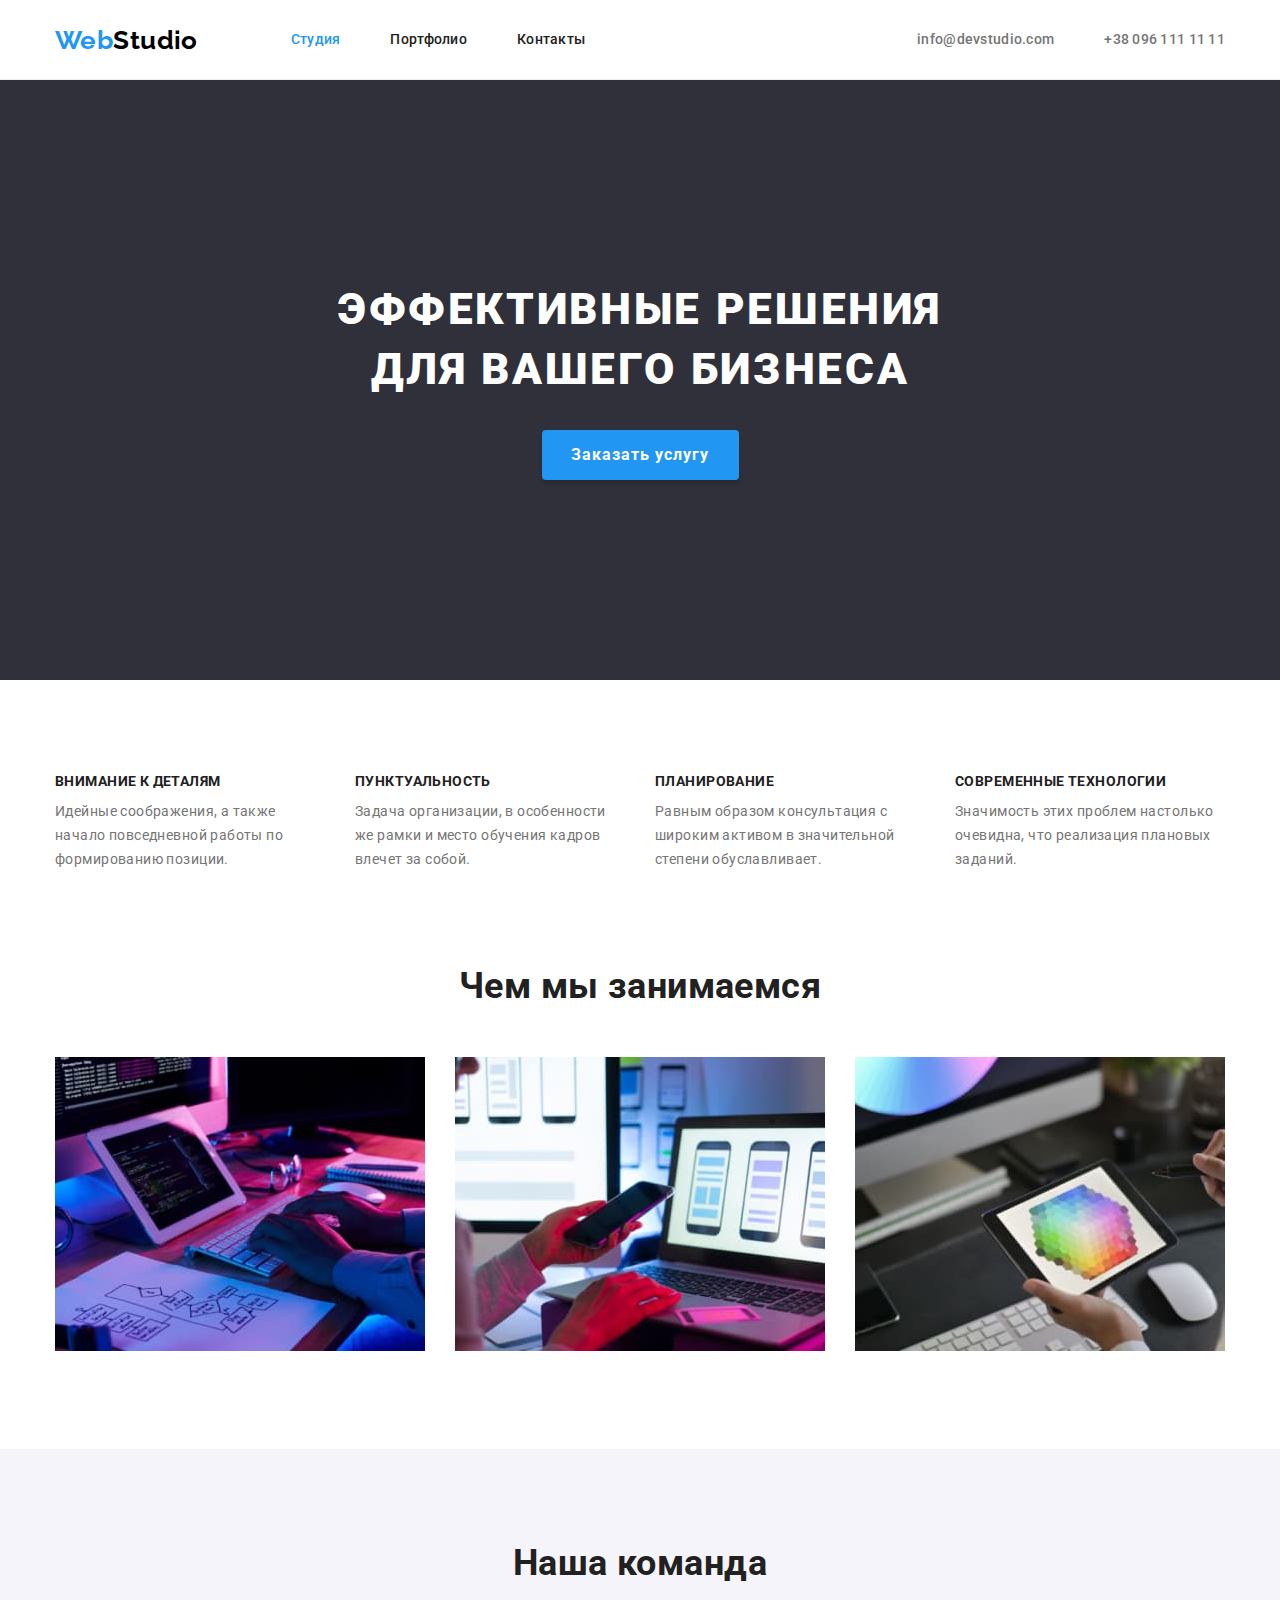
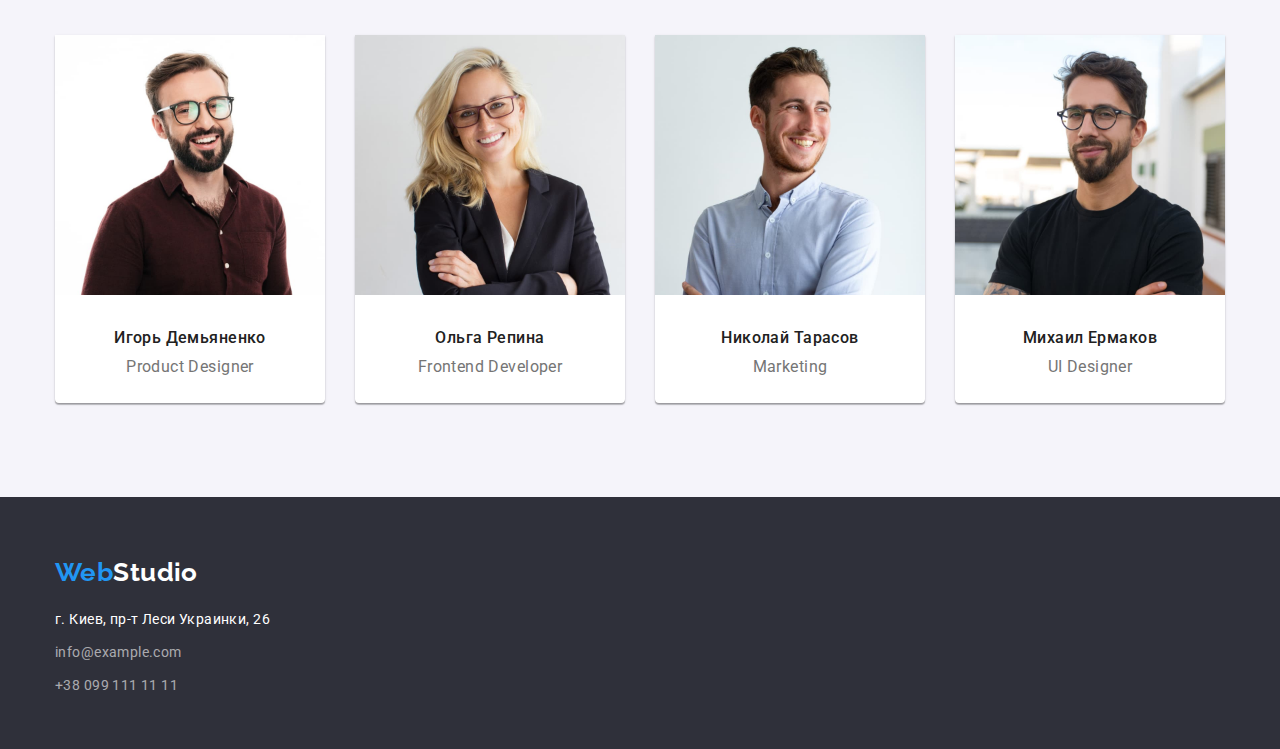
==== index.html @ 885b666f "home work 4" ====
<!DOCTYPE html>
<html lang="ru">
<head>
    <meta charset="UTF-8">
    <meta http-equiv="X-UA-Compatible" content="IE=edge">
    <meta name="viewport" content="width=device-width, initial-scale=1.0">
    <title>Document</title>
    <link rel="preconnect" href="https://fonts.googleapis.com">
    <link rel="preconnect" href="https://fonts.gstatic.com" crossorigin>
    <link href="https://fonts.googleapis.com/css2?family=Raleway:wght@700&family=Roboto:wght@400;500;700;900&display=swap" rel="stylesheet">
    <link rel="stylesheet"
    href="https://cdnjs.cloudflare.com/ajax/libs/modern-normalize/1.0.0/modern-normalize.min.css" />
    <link rel="stylesheet" href="css/styles.css">
</head>
<body>
    <header class="header-section">
        <div class="container">
            <nav class="nav-section">
                <a href="./index.html" class="logo"><span>Web</span>Studio</a>
                <ul class="nav-list">
                    <li class="nav-items"><a href="./index.html" class="nav-link illumination">Студия</a></li>
                    <li class="nav-items"><a href="./portfolio.html" class="nav-link">Портфолио</a></li>
                    <li class="nav-items"><a href="Контакты" class="nav-link">Контакты</a></li>
                </ul>
            </nav>
            <ul class="nav-list">
                <li class="nav-items"><a href="mailto:info@devstudio.com" class="nav-contacts">info@devstudio.com</a></li>
                <li class="nav-items"><a href="tel:+380961111111" class="nav-contacts">+38 096 111 11 11</a></li>
            </ul>
        </div>
    </header>
    <main class="main-section">
        <section class="main section">
            <div class="container">
                <h1 class="main-title">Эффективные решения для вашего бизнеса</h1>
                <button type="button" class="main-button">Заказать услугу</button>
            </div>
        </section>
        <section class="section">
            <div class="container">
                <h2 class="visually-hidden">Приимущества</h2>
                <ul class="benefits-list">
                    <li class="benefits-items">
                        <h3 class="benefits-title">Внимание к деталям</h3>
                        <p class="benefits-text">Идейные соображения, а также начало повседневной работы по формированию позиции.
                        </p>
                    </li>
                    <li class="benefits-items">
                        <h3 class="benefits-title">Пунктуальность</h3>
                        <p class="benefits-text">Задача организации, в особенности же рамки и место обучения кадров влечет за собой.
                        </p>
                    </li>
                    <li class="benefits-items">
                        <h3 class="benefits-title">Планирование</h3>
                        <p class="benefits-text">Равным образом консультация с широким активом в значительной степени обуславливает.
                        </p>
                    </li>
                    <li class="benefits-items">
                        <h3 class="benefits-title">Современные технологии</h3>
                        <p class="benefits-text">Значимость этих проблем настолько очевидна, что реализация плановых заданий.</p>
                    </li>
                </ul>
            </div>
        </section>
        <section class="section no-padding">
            <div class="container">
                <h2 class="title">Чем мы занимаемся</h2>
                <ul class="work-list">
                    <li>
                        <img src="./images/box-1.jpg" alt="Людина сидить за комп'ютером" width="370">
                    </li>
                    <li>
                        <img src="./images/box-2.jpg" alt="Людина сидить за комп'ютером з телефоном у руці" width="370">
                    </li>
                    <li>
                        <img src="./images/box-3.jpg"
                            alt="Людина сидить за столом бтримає в руках планшет з кольоровим графічним зображенням " width="370">
                    </li>
                </ul>
            </div>
        </section>    
        <section class="team section">
            <div class="container">
                <h2 class="title">Наша команда</h2>
                <ul class="team-list">
                    <li class="team-card">
                        <img src="./images/img.jpg" alt="фото" width="270">
                        <h3 class="team-member-name">Игорь Демьяненко</h3>
                        <p class="team-member-position">Product Designer</p>
                    </li>
                    <li class="team-card">
                        <img src="./images/img-1.jpg" alt="фото" width="270">
                        <h3 class="team-member-name">Ольга Репина</h3>
                        <p class="team-member-position">Frontend Developer</p>
                    </li>
                    <li class="team-card">
                        <img src="./images/img-2.jpg" alt="фото" width="270">
                        <h3 class="team-member-name">Николай Тарасов</h3>
                        <p class="team-member-position">Marketing</p>
                    </li>
                    <li class="team-card">
                        <img src="./images/img-3.jpg" alt="фото" width="270">
                        <h3 class="team-member-name">Михаил Ермаков</h3>
                        <p class="team-member-position">UI Designer</p>
                    </li>
                </ul>
            </div>    
        </section>
    </main>
    <footer class="footer-section">
        <div class="container">
            <a href="./index.html" class="logo"><span>Web</span>Studio</a>
            <address class="footer-address">
                <ul class="footer-list">
                    <li class="footer-items">
                        <a href="https://goo.gl/maps/piqngm7oDQpEDh6u6" target="_blank" rel="noopener nofollow noreferrer"
                            class="footer-link">г. Киев, пр-т Леси Украинки, 26</a>
                    </li>
                    <li class="footer-items-contacts">
                        <a href="mailto:info@example.com" class="footer-contacts">info@example.com</a>
                    </li>
                    <li class="footer-items-contacts">
                        <a href="tel:+380991111111" class="footer-contacts">+38 099 111 11 11</a>
                    </li>
                </ul>
            </address>
        </div>    
    </footer>
</body>
</html>
---- css/styles.css ----
:root{
    --title-text-color: #212121;
    --primary-text-color: #757575;
    --accent-color: #2196F3;
    --primary-bg-color: #fff;
}
body{
    font-family: 'Roboto', sans-serif;
    background-color: var(--primary-bg-color);
    color: var(--title-text-color);
    font-size: 14px;
    line-height: 1.14;
    letter-spacing: 0.03em;
}
h1,h2,h3,p,ul{
    margin: 0;
    padding: 0;
}
/* Стилізація хедера */
.header-section{
    max-height: 80px;
    border-bottom: 1px solid #ECECEC;
}
ul{
    list-style: none;
}
a{
    text-decoration: none;
}
.logo{
    color: #000;
    font-family: 'Raleway';
    font-weight: 700;
    font-size: 26px;
    line-height: 1.19;
}
span{
    color: var(--accent-color);
}
.header-section .container{
    display: flex;
    justify-content: space-between;
}
.nav-section{
    align-items: center;
    display: flex;
}
.nav-section .logo{
    margin-right: 93px;
}
.nav-list{
    max-height: 80px;
    display: flex;
}
.nav-items:not(:last-child){
    margin-right: 50px;
}
.nav-link{
    display: block;
    padding: 32px 0 32px 0;
    color: var(--title-text-color);
    font-weight: 500;
    letter-spacing: 0.02em;
}
.illumination{
    color: var(--accent-color);
}
.nav-link:hover,
.nav-link:focus{
    color: var(--accent-color);
}
.nav-contacts{
    display: block;
    padding: 32px 0 32px 0;
    color: var(--primary-text-color);
    font-weight: 500;
    letter-spacing: 0.02em;
}
.nav-contacts:hover,
.nav-contacts:focus{
    color: var(--accent-color);
}
/* Стилізація головного контенту сторінки */
.container{
    max-width: 1200px;
    padding: 0 15px 0 15px;
    margin-left: auto;
    margin-right: auto;
}
.main{
    text-align: center;
    background-color: #2F303A;
}
.main-section .section:first-child{
    padding: 200px 0;
}
.main-title{
    width: 693px;
    margin-left: auto;
    margin-right: auto;
    font-weight: 900;
    font-size: 44px;
    line-height: 1.36;
    letter-spacing: 0.06em;
    text-transform: uppercase;
    color: var(--primary-bg-color);
}
button{
    font-family: inherit;
    cursor: pointer;
}
.main-button{
    margin-top: 30px;
    font-weight: 700;
    font-size: 16px;
    line-height: 1.88;
    letter-spacing: 0.06em;
    min-width: 197px;
    min-height: 50px;
    padding: 10px 25px;
    background-color: var(--accent-color);
    box-shadow: 0px 4px 4px rgba(0, 0, 0, 0.15);
    border-radius: 4px;
    color: var(--primary-bg-color);
    border:none;
}
.main-button:hover,
.main-button:focus{
    background-color:  #267bc6;
}
.main-button:active{
    background-color: #27619b;
}
.portfolio-list-button{
    display: flex;
    justify-content: center;
}
.portfolio-items:not(:last-child){
    margin-right: 8px;
}
.portfolio{
    display: flex;
    flex-wrap: wrap;
    gap: 30px;
}
.portfolio-button{
    background: #F5F4FA;
    font-weight: 500;
    font-size: 16px;
    line-height: 1.62;
    padding: 6px 22px;
    border-radius: 4px;
    border:none;
}
.illumination-btn{
    background-color: var(--accent-color);
    color: var(--primary-bg-color);
}
.portfolio-button:hover,
.portfolio-button:focus{
    background-color: var(--accent-color);
    color: var(--primary-bg-color);
}
.portfolio-button:active{
    background-color: #267bc6;
}
.visually-hidden{ 
    position: absolute; 
    width: 1px; 
    height: 1px; 
    margin: -1px; 
    border: 0; 
    padding: 0; 
    white-space: nowrap; 
    clip-path: inset(100%); 
    clip: rect(0 0 0 0); 
    overflow: hidden; 
}
.section{
    padding: 94px 0;
}
.work-list{
    display: flex;
    justify-content: space-between;
    margin-top: 50px;
}
.benefits-list{
    display: flex;
    justify-content: space-between;
}
.benefits-items{
    width: 270px;
}
.benefits-title{
    font-size: 14px;
    text-transform: uppercase;
}
.benefits-text{
    margin-top: 10px;
    color: var(--primary-text-color);
    line-height: 1.71;
}
.title{    
    font-size: 36px;
    line-height: 1.16;
    text-align: center;
}
.team{
    background: #F5F4FA;
}
.no-padding{
    padding-top: 0;
}
.team-list{
    display: flex;
    justify-content: space-between;
}
.team-card{
    margin-top: 50px;
    text-align: center;
    width: 270px;
    height: 368px;
    background-color: var(--primary-bg-color);
    box-shadow: 0px 1px 3px rgba(0, 0, 0, 0.12), 0px 1px 1px rgba(0, 0, 0, 0.14), 0px 2px 1px rgba(0, 0, 0, 0.2);
    border-radius: 0px 0px 4px 4px;
}
.team-member-name{
    padding-top: 30px;
    font-weight: 500;
    font-size: 16px;
    line-height: 1.18;
}
.team-member-position{
    margin-top: 10px;
    color: var(--primary-text-color);
    font-size: 16px;
    line-height: 1.18;
}
.portfolio{
    margin-top: 50px;
}
.portfolio-card{
    width: 370px;
    height: 404px;
    border-bottom: 1px solid #EEEEEE;
}
.portfolio-card-title{
    padding-top: 20px;
    padding-left: 24px;
    font-size: 18px;
    line-height: 2;    
    letter-spacing: 0.06em;
}
.portfolio-name-industry{
    margin-top: 4px;
    padding-left: 24px;
    color: var(--primary-text-color);   
    font-size: 16px;
    line-height: 1.88;
}
.footer-section{
    padding: 60px 0;
    height: 252px;
    background: #2F303A;
}
.footer-section .logo{
    color: var(--primary-bg-color);
}
address{
    font-style: normal;
}
.footer-address{
    margin-top: 20px;
}
.footer-link{
    color: #FFFFFF;
    line-height: 1.71;
}
.footer-items-contacts{
    margin-top: 9px;
}
.footer-contacts{
    color: rgba(255, 255, 255, 0.6);
    line-height: 1.71;
}
.footer-contacts:hover,
.footer-contacts:focus{
    color: var(--accent-color);
}
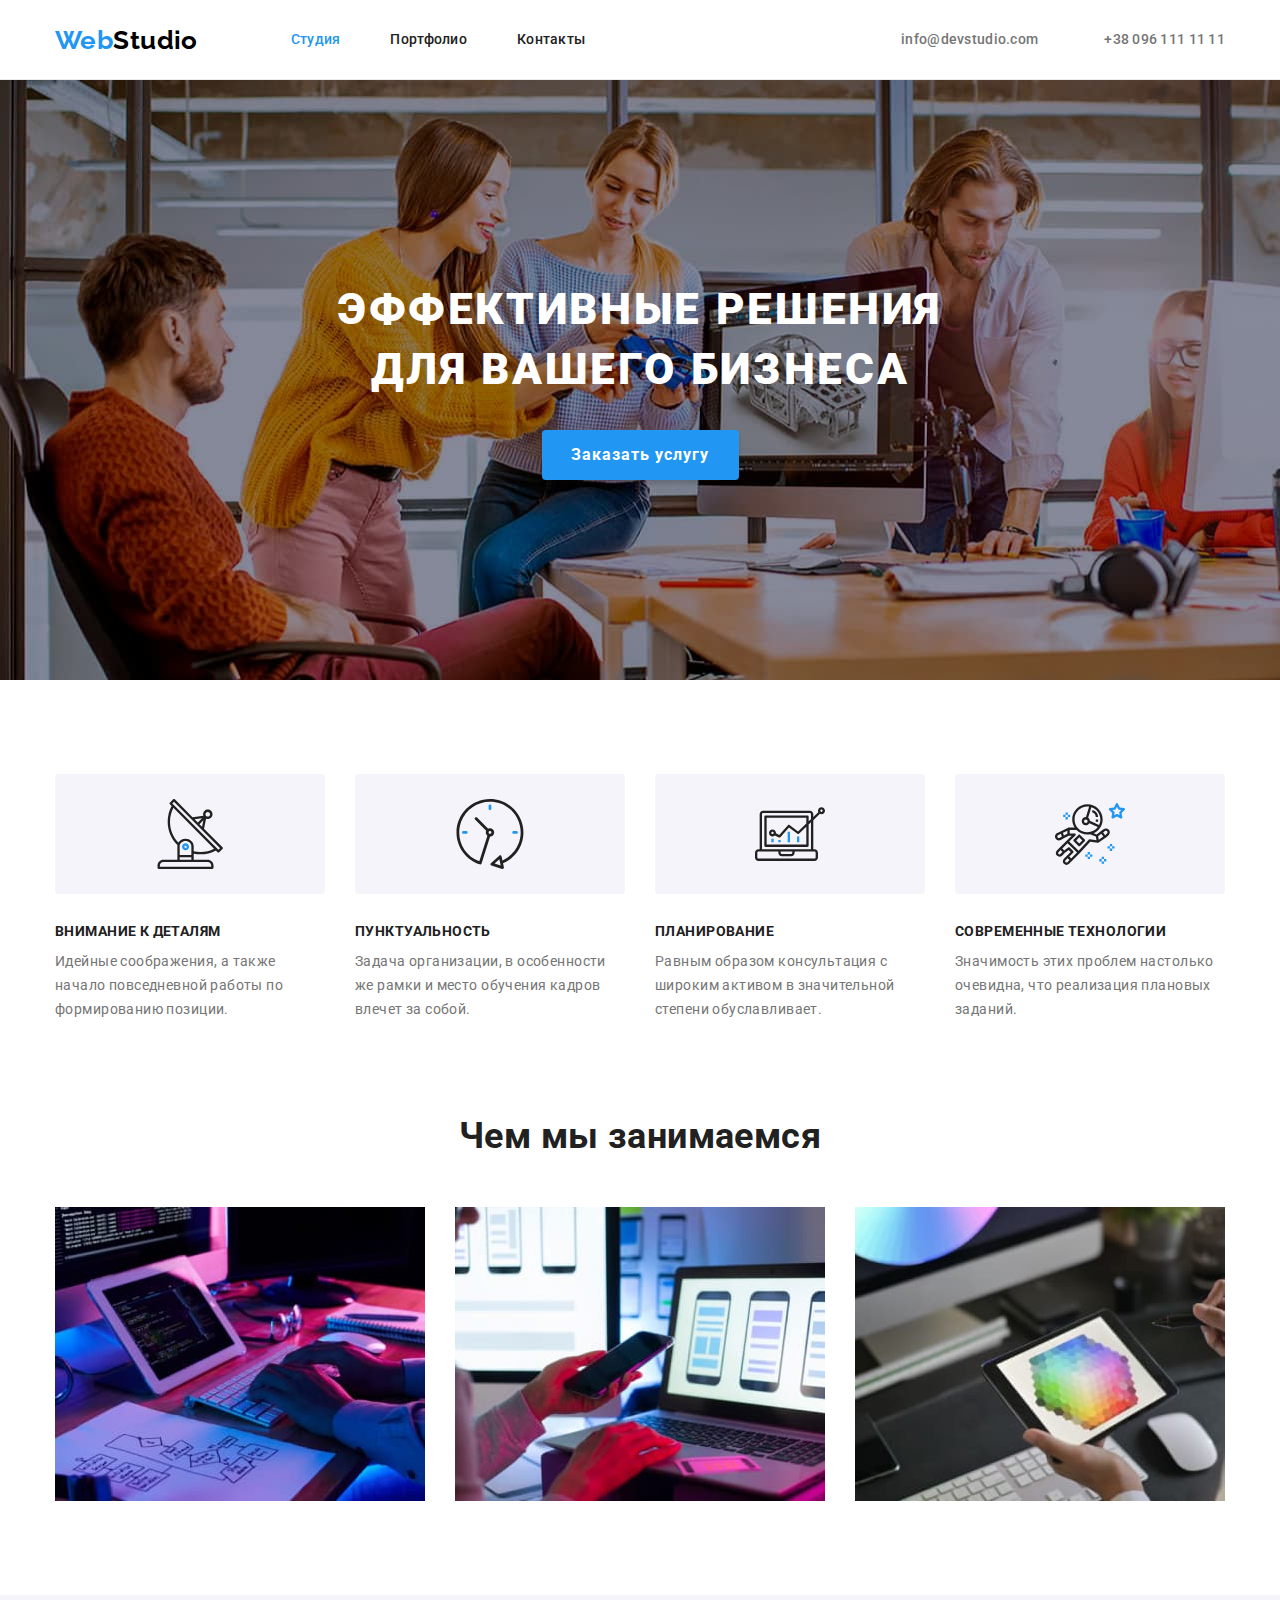
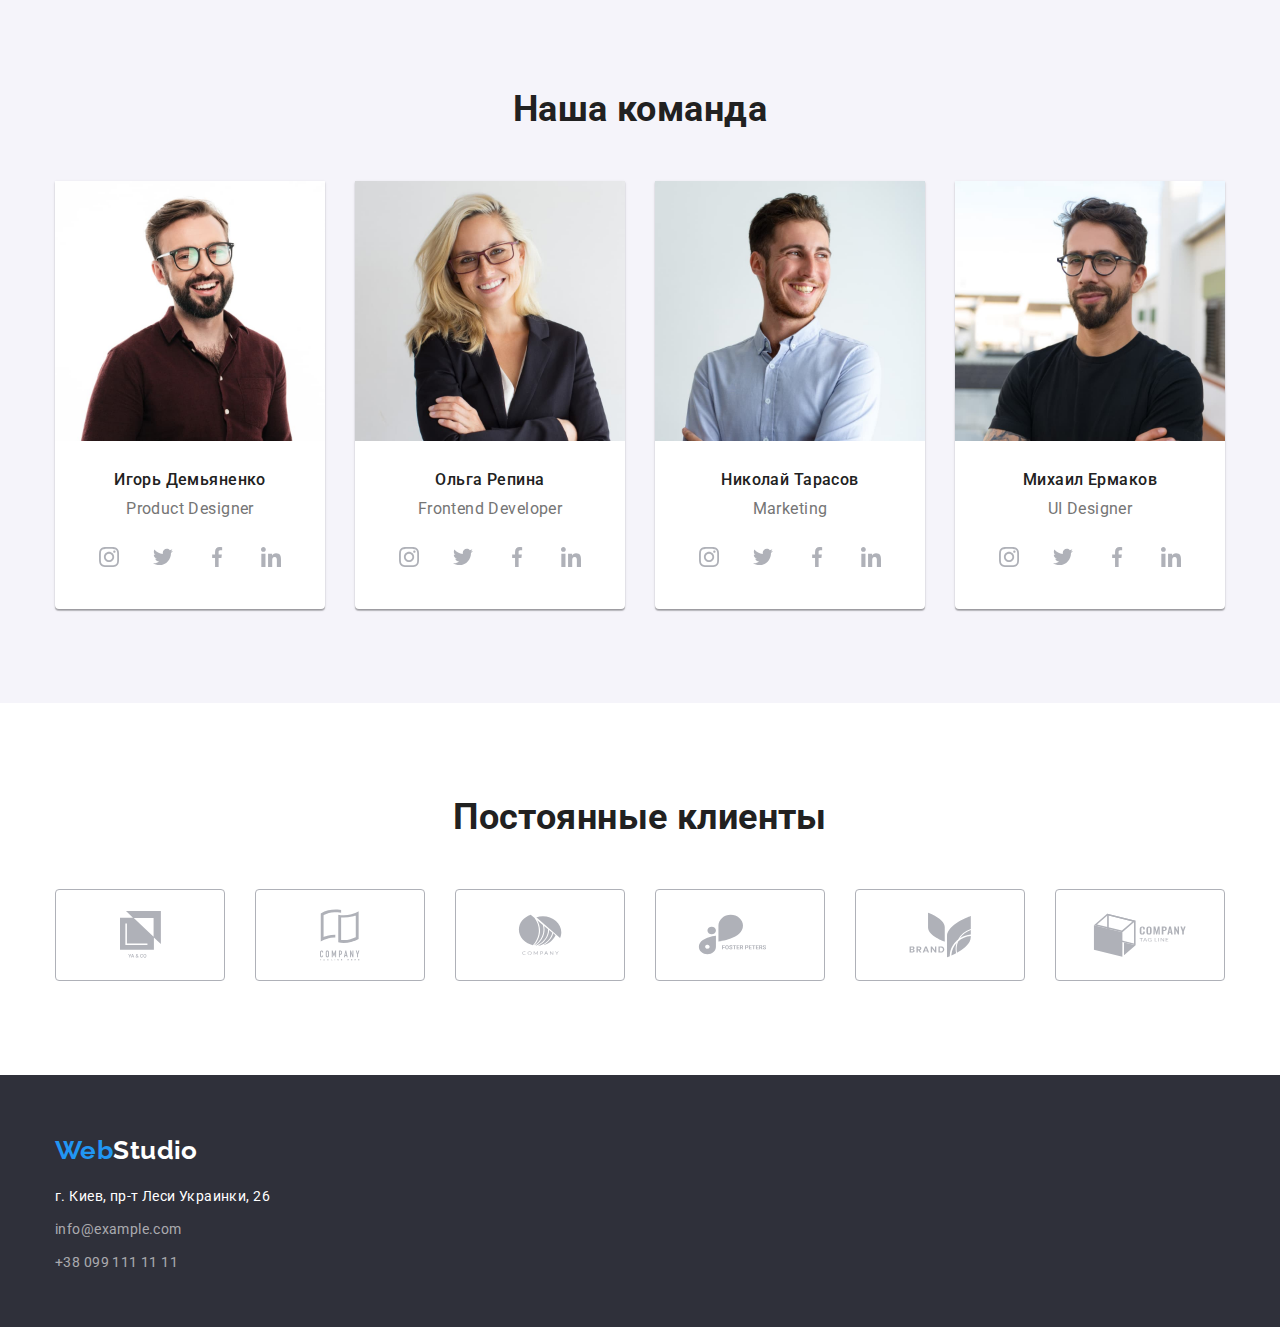
==== commit 3e91ed3d: "home work" ====
--- a/index.html
+++ b/index.html
@@ -24,8 +24,22 @@
                 </ul>
             </nav>
             <ul class="nav-list">
-                <li class="nav-items"><a href="mailto:info@devstudio.com" class="nav-contacts">info@devstudio.com</a></li>
-                <li class="nav-items"><a href="tel:+380961111111" class="nav-contacts">+38 096 111 11 11</a></li>
+                <li class="nav-items">
+                   <a href="mailto:info@devstudio.com" class="nav-contacts">
+                    <div class="nav-icon-container">
+                        <swg class="nav-icons">
+                            <use href="./images/icons.svg#icon-envelope"></use>
+                        </swg>
+                    </div>info@devstudio.com</a>
+                </li>
+                <li class="nav-items">
+                    <a href="tel:+380961111111" class="nav-contacts">
+                        <div class="nav-icon-container">
+                            <swg class="nav-icons">
+                                <use href="./images/icons.svg#icon-smartphone"></use>
+                            </swg>
+                        </div>+38 096 111 11 11</a>
+                </li>
             </ul>
         </div>
     </header>
@@ -41,21 +55,41 @@
                 <h2 class="visually-hidden">Приимущества</h2>
                 <ul class="benefits-list">
                     <li class="benefits-items">
+                        <div class="benefits-icons-container">
+                            <svg class="benefits-icon" width="70" height="70">
+                                <use href="./images/icons.svg#icon-Group"></use>
+                            </svg>
+                        </div>
                         <h3 class="benefits-title">Внимание к деталям</h3>
                         <p class="benefits-text">Идейные соображения, а также начало повседневной работы по формированию позиции.
                         </p>
                     </li>
                     <li class="benefits-items">
+                        <div class="benefits-icons-container">
+                            <svg class="benefits-icon" width="70" height="70">
+                                <use href="./images/icons.svg#icon-clock"></use>
+                            </svg>
+                        </div>
                         <h3 class="benefits-title">Пунктуальность</h3>
                         <p class="benefits-text">Задача организации, в особенности же рамки и место обучения кадров влечет за собой.
                         </p>
                     </li>
                     <li class="benefits-items">
+                        <div class="benefits-icons-container">
+                            <svg class="benefits-icon" width="70" height="70">
+                                <use href="./images/icons.svg#icon-diagram"></use>
+                            </svg>
+                        </div>
                         <h3 class="benefits-title">Планирование</h3>
                         <p class="benefits-text">Равным образом консультация с широким активом в значительной степени обуславливает.
                         </p>
                     </li>
                     <li class="benefits-items">
+                        <div class="benefits-icons-container">
+                            <svg class="benefits-icon" width="70" height="70">
+                                <use href="./images/icons.svg#icon-astronaut"></use>
+                            </svg>
+                        </div>
                         <h3 class="benefits-title">Современные технологии</h3>
                         <p class="benefits-text">Значимость этих проблем настолько очевидна, что реализация плановых заданий.</p>
                     </li>
@@ -87,24 +121,193 @@
                         <img src="./images/img.jpg" alt="фото" width="270">
                         <h3 class="team-member-name">Игорь Демьяненко</h3>
                         <p class="team-member-position">Product Designer</p>
+                        <ul class="team-icon-list">
+                            <li class="team-items-icon">
+                                <a class="icon-link" href="">
+                                    <svg class="team-icon" width="20" height="20">
+                                        <use href="./images/icons.svg#icon-instagram"></use>
+                                    </svg>
+                                </a>
+                            </li>
+                            <li class="team-items-icon">
+                                <a class="icon-link" href="">
+                                    <svg class="team-icon" width="20" height="20">
+                                        <use href="./images/icons.svg#icon-twitter"></use>
+                                    </svg>
+                                </a>
+                            </li>
+                            <li class="team-items-icon">
+                                <a class="icon-link" href="">
+                                    <svg class="team-icon" width="20" height="20">
+                                        <use href="./images/icons.svg#icon-facebook"></use>
+                                    </svg>
+                                </a>
+                            </li>
+                            <li class="team-items-icon">
+                                <a class="icon-link" href="">
+                                    <svg class="team-icon" width="20" height="20">
+                                        <use href="./images/icons.svg#icon-linkedin"></use>
+                                    </svg>
+                                </a>
+                            </li>
+                        </ul>
                     </li>
                     <li class="team-card">
                         <img src="./images/img-1.jpg" alt="фото" width="270">
                         <h3 class="team-member-name">Ольга Репина</h3>
                         <p class="team-member-position">Frontend Developer</p>
+                        <ul class="team-icon-list">
+                            <li class="team-items-icon">
+                                <a class="icon-link" href="">
+                                    <svg class="team-icon" width="20" height="20">
+                                        <use href="./images/icons.svg#icon-instagram"></use>
+                                    </svg>
+                                </a>
+                            </li>
+                            <li class="team-items-icon">
+                                <a class="icon-link" href="">
+                                    <svg class="team-icon" width="20" height="20">
+                                        <use href="./images/icons.svg#icon-twitter"></use>
+                                    </svg>
+                                </a>
+                            </li>
+                            <li class="team-items-icon">
+                                <a class="icon-link" href="">
+                                    <svg class="team-icon" width="20" height="20">
+                                        <use href="./images/icons.svg#icon-facebook"></use>
+                                    </svg>
+                                </a>
+                            </li>
+                            <li class="team-items-icon">
+                                <a class="icon-link" href="">
+                                    <svg class="team-icon" width="20" height="20">
+                                        <use href="./images/icons.svg#icon-linkedin"></use>
+                                    </svg>
+                                </a>
+                            </li>
+                        </ul>
                     </li>
                     <li class="team-card">
                         <img src="./images/img-2.jpg" alt="фото" width="270">
                         <h3 class="team-member-name">Николай Тарасов</h3>
                         <p class="team-member-position">Marketing</p>
+                        <ul class="team-icon-list">
+                            <li class="team-items-icon">
+                                <a class="icon-link" href="">
+                                    <svg class="team-icon" width="20" height="20">
+                                        <use href="./images/icons.svg#icon-instagram"></use>
+                                    </svg>
+                                </a>
+                            </li>
+                            <li class="team-items-icon">
+                                <a class="icon-link" href="">
+                                    <svg class="team-icon" width="20" height="20">
+                                        <use href="./images/icons.svg#icon-twitter"></use>
+                                    </svg>
+                                </a>
+                            </li>
+                            <li class="team-items-icon">
+                                <a class="icon-link" href="">
+                                    <svg class="team-icon" width="20" height="20">
+                                        <use href="./images/icons.svg#icon-facebook"></use>
+                                    </svg>
+                                </a>
+                            </li>
+                            <li class="team-items-icon">
+                                <a class="icon-link" href="">
+                                    <svg class="team-icon" width="20" height="20">
+                                        <use href="./images/icons.svg#icon-linkedin"></use>
+                                    </svg>
+                                </a>
+                            </li>
+                        </ul>
                     </li>
                     <li class="team-card">
                         <img src="./images/img-3.jpg" alt="фото" width="270">
                         <h3 class="team-member-name">Михаил Ермаков</h3>
                         <p class="team-member-position">UI Designer</p>
+                        <ul class="team-icon-list">
+                            <li class="team-items-icon">
+                                <a class="icon-link" href="">
+                                    <svg class="team-icon" width="20" height="20">
+                                        <use href="./images/icons.svg#icon-instagram"></use>
+                                    </svg>
+                                </a>
+                            </li>
+                            <li class="team-items-icon">
+                                <a class="icon-link" href="">
+                                    <svg class="team-icon" width="20" height="20">
+                                        <use href="./images/icons.svg#icon-twitter"></use>
+                                    </svg>
+                                </a>
+                            </li>
+                            <li class="team-items-icon">
+                                <a class="icon-link" href="">
+                                    <svg class="team-icon" width="20" height="20">
+                                        <use href="./images/icons.svg#icon-facebook"></use>
+                                    </svg>
+                                </a>
+                            </li>
+                            <li class="team-items-icon">
+                                <a class="icon-link" href="">
+                                    <svg class="team-icon" width="20" height="20">
+                                        <use href="./images/icons.svg#icon-linkedin"></use>
+                                    </svg>
+                                </a>
+                            </li>
+                        </ul>
                     </li>
                 </ul>
             </div>    
+        </section>
+        <section class="section">
+            <div class="container">
+                <h2 class="title">Постоянные клиенты</h2>
+                <ul class="company-icon-list">
+                    <li class="company-icon-items">
+                        <a class="company-link" href="">
+                            <svg class="company-icon" width="41" height="47">
+                                <use href="./images/icons.svg#icon-group-1"></use>
+                            </svg>
+                        </a>
+                    </li>
+                    <li class="company-icon-items">
+                        <a class="company-link" href="">
+                            <svg class="company-icon" width="40" height="52">
+                                <use href="./images/icons.svg#icon-group-2"></use>
+                            </svg>
+                        </a>
+                    </li>
+                    <li class="company-icon-items">
+                        <a class="company-link" href="">
+                            <svg class="company-icon" width="44" height="41">
+                                <use href="./images/icons.svg#icon-group-3"></use>
+                            </svg>
+                        </a>
+                    </li>
+                    <li class="company-icon-items">
+                        <a class="company-link" href="">
+                            <svg class="company-icon" width="85" height="41">
+                                <use href="./images/icons.svg#icon-group-6"></use>
+                            </svg>
+                        </a>
+                    </li>
+                    <li class="company-icon-items">
+                        <a class="company-link" href="">
+                            <svg class="company-icon" width="63" height="46">
+                                <use href="./images/icons.svg#icon-group-5"></use>
+                            </svg>
+                        </a>
+                    </li>
+                    <li class="company-icon-items">
+                        <a class="company-link" href="">
+                            <svg class="company-icon" width="94" height="44">
+                                <use href="./images/icons.svg#icon-group-7"></use>
+                            </svg>
+                        </a>
+                    </li>
+                </ul>
+            </div>
         </section>
     </main>
     <footer class="footer-section">
--- a/css/styles.css
+++ b/css/styles.css
@@ -52,6 +52,9 @@
     max-height: 80px;
     display: flex;
 }
+.nav-items{
+    display: flex;
+}
 .nav-items:not(:last-child){
     margin-right: 50px;
 }
@@ -80,7 +83,17 @@
 .nav-contacts:focus{
     color: var(--accent-color);
 }
+.nav-icon-container{
+    justify-content: center;
+    align-items: center;
+    width: 16px;
+    height: 12px;
+    display: inline-block;
+}
 /* Стилізація головного контенту сторінки */
+img{
+    display: block;
+}
 .container{
     max-width: 1200px;
     padding: 0 15px 0 15px;
@@ -90,6 +103,9 @@
 .main{
     text-align: center;
     background-color: #2F303A;
+    content: "";
+    background-image: url(../images/background.jpg);
+    background-size: cover; 
 }
 .main-section .section:first-child{
     padding: 200px 0;
@@ -160,6 +176,7 @@
 .portfolio-button:focus{
     background-color: var(--accent-color);
     color: var(--primary-bg-color);
+    box-shadow: 0px 3px 1px rgba(0, 0, 0, 0.1), 0px 1px 2px rgba(0, 0, 0, 0.08), 0px 2px 2px rgba(0, 0, 0, 0.12);
 }
 .portfolio-button:active{
     background-color: #267bc6;
@@ -191,9 +208,19 @@
 .benefits-items{
     width: 270px;
 }
+.benefits-icons-container{
+    display: inline-flex;
+    justify-content: center;
+    align-items: center;
+    width: 270px;
+    height: 120px;
+    background-color: #F5F4FA;
+    border-radius: 4px;
+}
 .benefits-title{
     font-size: 14px;
     text-transform: uppercase;
+    margin-top: 30px;
 }
 .benefits-text{
     margin-top: 10px;
@@ -217,9 +244,10 @@
 }
 .team-card{
     margin-top: 50px;
+    padding-bottom: 30px;
     text-align: center;
-    width: 270px;
-    height: 368px;
+    min-width: 270px;
+    min-height: 368px;
     background-color: var(--primary-bg-color);
     box-shadow: 0px 1px 3px rgba(0, 0, 0, 0.12), 0px 1px 1px rgba(0, 0, 0, 0.14), 0px 2px 1px rgba(0, 0, 0, 0.2);
     border-radius: 0px 0px 4px 4px;
@@ -235,6 +263,51 @@
     color: var(--primary-text-color);
     font-size: 16px;
     line-height: 1.18;
+}
+.team-icon-list{
+    display: inline-flex;
+    height: 44px;
+    margin-top: 16px;
+    justify-content: center;
+    gap: 10px;
+}
+.icon-link{
+    display: inline-flex;
+    justify-content: center;
+    align-items: center;
+    height: 44px;
+    width: 44px;
+    border-radius: 50%;
+}
+.icon-link:hover .team-icon,.icon-link:hover,
+.icon-link:focus .team-icon{
+    fill: #fff;
+    background-color: var(--accent-color);
+}
+.team-icon{
+    fill: #AFB1B8;
+}
+.company-icon-list{
+    margin-top: 50px;
+    display: inline-flex;
+    gap: 30px;
+}
+.company-link{
+    display: inline-flex;
+    justify-content: center;
+    align-items: center;
+    width: 170px;
+    height: 92px;
+    border: 1px solid #AFB1B8;
+    border-radius: 4px;
+}
+.company-link:hover .company-icon,.company-link:hover,
+.company-link:focus .company-icon{
+    fill: var(--accent-color);
+    border-color: var(--accent-color);
+}
+.company-icon{
+    fill: #AFB1B8;
 }
 .portfolio{
     margin-top: 50px;
@@ -243,6 +316,12 @@
     width: 370px;
     height: 404px;
     border-bottom: 1px solid #EEEEEE;
+}
+.portfolio-card:hover,
+.portfolio-card:focus{
+    background: #FFFFFF;
+    border: 1px solid #EEEEEE;
+    box-shadow: 0px 1px 1px rgba(0, 0, 0, 0.12), 0px 4px 4px rgba(0, 0, 0, 0.06), 1px 4px 6px rgba(0, 0, 0, 0.16);
 }
 .portfolio-card-title{
     padding-top: 20px;
@@ -258,6 +337,7 @@
     font-size: 16px;
     line-height: 1.88;
 }
+/* Стилізація футера */
 .footer-section{
     padding: 60px 0;
     height: 252px;
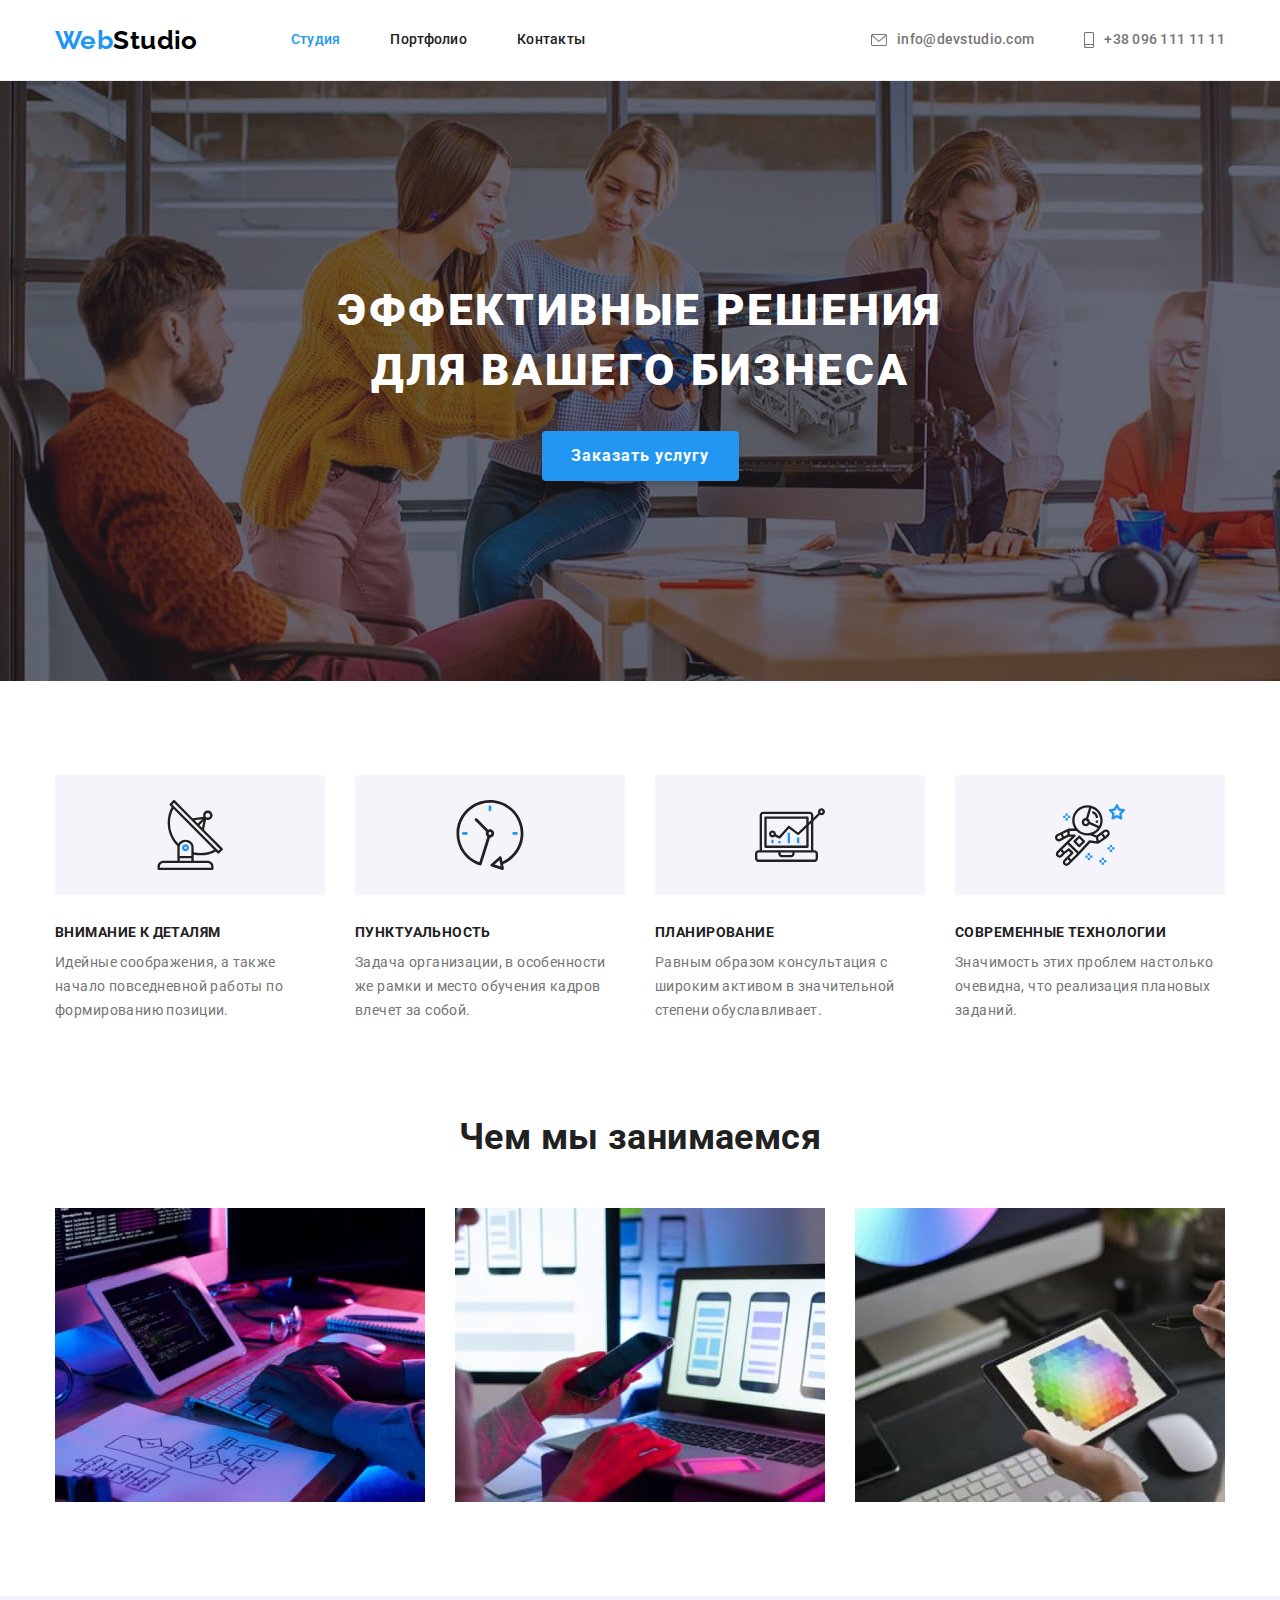
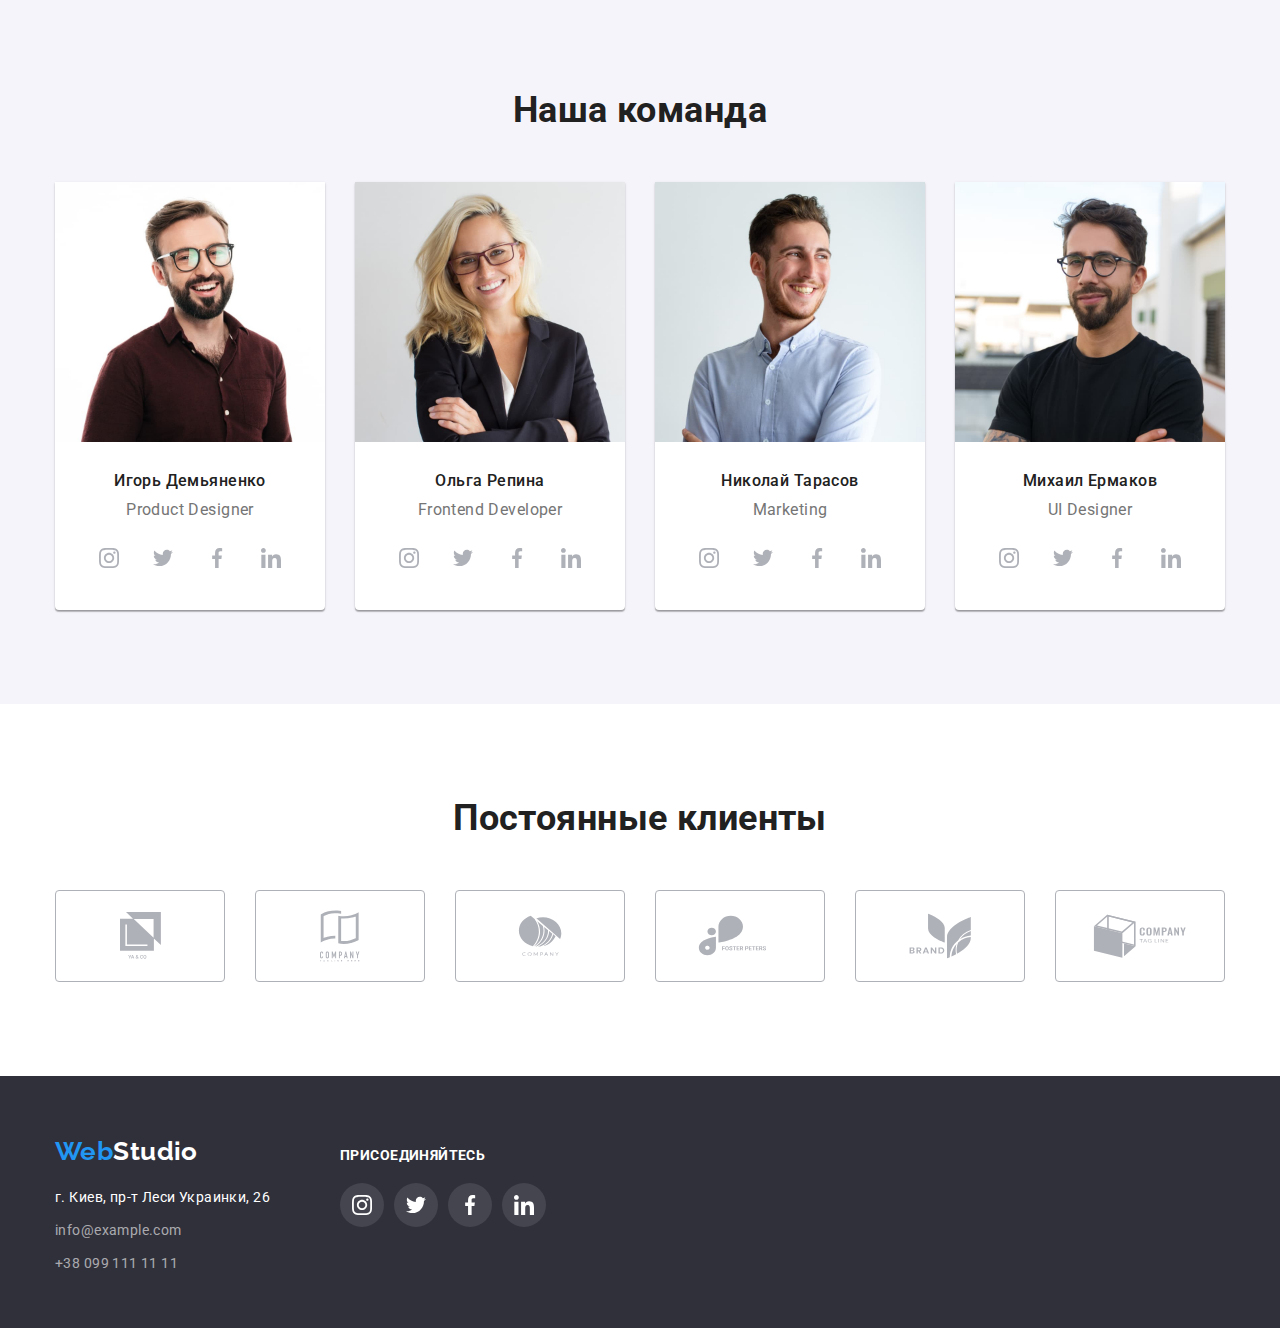
==== commit 1e2e7349: "фони" ====
--- a/index.html
+++ b/index.html
@@ -25,20 +25,16 @@
             </nav>
             <ul class="nav-list">
                 <li class="nav-items">
-                   <a href="mailto:info@devstudio.com" class="nav-contacts">
-                    <div class="nav-icon-container">
-                        <swg class="nav-icons">
+                    <a href="mailto:info@devstudio.com" class="nav-contacts">
+                        <svg class="nav-icon" width="16" height="12">
                             <use href="./images/icons.svg#icon-envelope"></use>
-                        </swg>
-                    </div>info@devstudio.com</a>
+                        </svg>info@devstudio.com</a>
                 </li>
                 <li class="nav-items">
                     <a href="tel:+380961111111" class="nav-contacts">
-                        <div class="nav-icon-container">
-                            <swg class="nav-icons">
-                                <use href="./images/icons.svg#icon-smartphone"></use>
-                            </swg>
-                        </div>+38 096 111 11 11</a>
+                        <svg class="nav-icon" width="10" height="16">
+                            <use href="./images/icons.svg#icon-smartphone"></use>
+                        </svg>+38 096 111 11 11</a>
                 </li>
             </ul>
         </div>
@@ -122,30 +118,30 @@
                         <h3 class="team-member-name">Игорь Демьяненко</h3>
                         <p class="team-member-position">Product Designer</p>
                         <ul class="team-icon-list">
-                            <li class="team-items-icon">
-                                <a class="icon-link" href="">
-                                    <svg class="team-icon" width="20" height="20">
+                            <li class="items-icon">
+                                <a class="icon-link" href="">
+                                    <svg class="icon" width="20" height="20">
                                         <use href="./images/icons.svg#icon-instagram"></use>
                                     </svg>
                                 </a>
                             </li>
-                            <li class="team-items-icon">
-                                <a class="icon-link" href="">
-                                    <svg class="team-icon" width="20" height="20">
+                            <li class="items-icon">
+                                <a class="icon-link" href="">
+                                    <svg class="icon" width="20" height="20">
                                         <use href="./images/icons.svg#icon-twitter"></use>
                                     </svg>
                                 </a>
                             </li>
-                            <li class="team-items-icon">
-                                <a class="icon-link" href="">
-                                    <svg class="team-icon" width="20" height="20">
+                            <li class="items-icon">
+                                <a class="icon-link" href="">
+                                    <svg class="icon" width="20" height="20">
                                         <use href="./images/icons.svg#icon-facebook"></use>
                                     </svg>
                                 </a>
                             </li>
-                            <li class="team-items-icon">
-                                <a class="icon-link" href="">
-                                    <svg class="team-icon" width="20" height="20">
+                            <li class="items-icon">
+                                <a class="icon-link" href="">
+                                    <svg class="icon" width="20" height="20">
                                         <use href="./images/icons.svg#icon-linkedin"></use>
                                     </svg>
                                 </a>
@@ -157,30 +153,30 @@
                         <h3 class="team-member-name">Ольга Репина</h3>
                         <p class="team-member-position">Frontend Developer</p>
                         <ul class="team-icon-list">
-                            <li class="team-items-icon">
-                                <a class="icon-link" href="">
-                                    <svg class="team-icon" width="20" height="20">
+                            <li class="items-icon">
+                                <a class="icon-link" href="">
+                                    <svg class="icon" width="20" height="20">
                                         <use href="./images/icons.svg#icon-instagram"></use>
                                     </svg>
                                 </a>
                             </li>
-                            <li class="team-items-icon">
-                                <a class="icon-link" href="">
-                                    <svg class="team-icon" width="20" height="20">
+                            <li class="items-icon">
+                                <a class="icon-link" href="">
+                                    <svg class="icon" width="20" height="20">
                                         <use href="./images/icons.svg#icon-twitter"></use>
                                     </svg>
                                 </a>
                             </li>
-                            <li class="team-items-icon">
-                                <a class="icon-link" href="">
-                                    <svg class="team-icon" width="20" height="20">
+                            <li class="items-icon">
+                                <a class="icon-link" href="">
+                                    <svg class="icon" width="20" height="20">
                                         <use href="./images/icons.svg#icon-facebook"></use>
                                     </svg>
                                 </a>
                             </li>
-                            <li class="team-items-icon">
-                                <a class="icon-link" href="">
-                                    <svg class="team-icon" width="20" height="20">
+                            <li class="items-icon">
+                                <a class="icon-link" href="">
+                                    <svg class="icon" width="20" height="20">
                                         <use href="./images/icons.svg#icon-linkedin"></use>
                                     </svg>
                                 </a>
@@ -192,30 +188,30 @@
                         <h3 class="team-member-name">Николай Тарасов</h3>
                         <p class="team-member-position">Marketing</p>
                         <ul class="team-icon-list">
-                            <li class="team-items-icon">
-                                <a class="icon-link" href="">
-                                    <svg class="team-icon" width="20" height="20">
+                            <li class="items-icon">
+                                <a class="icon-link" href="">
+                                    <svg class="icon" width="20" height="20">
                                         <use href="./images/icons.svg#icon-instagram"></use>
                                     </svg>
                                 </a>
                             </li>
-                            <li class="team-items-icon">
-                                <a class="icon-link" href="">
-                                    <svg class="team-icon" width="20" height="20">
+                            <li class="items-icon">
+                                <a class="icon-link" href="">
+                                    <svg class="icon" width="20" height="20">
                                         <use href="./images/icons.svg#icon-twitter"></use>
                                     </svg>
                                 </a>
                             </li>
-                            <li class="team-items-icon">
-                                <a class="icon-link" href="">
-                                    <svg class="team-icon" width="20" height="20">
+                            <li class="items-icon">
+                                <a class="icon-link" href="">
+                                    <svg class="icon" width="20" height="20">
                                         <use href="./images/icons.svg#icon-facebook"></use>
                                     </svg>
                                 </a>
                             </li>
-                            <li class="team-items-icon">
-                                <a class="icon-link" href="">
-                                    <svg class="team-icon" width="20" height="20">
+                            <li class="items-icon">
+                                <a class="icon-link" href="">
+                                    <svg class="icon" width="20" height="20">
                                         <use href="./images/icons.svg#icon-linkedin"></use>
                                     </svg>
                                 </a>
@@ -227,30 +223,30 @@
                         <h3 class="team-member-name">Михаил Ермаков</h3>
                         <p class="team-member-position">UI Designer</p>
                         <ul class="team-icon-list">
-                            <li class="team-items-icon">
-                                <a class="icon-link" href="">
-                                    <svg class="team-icon" width="20" height="20">
+                            <li class="items-icon">
+                                <a class="icon-link" href="">
+                                    <svg class="icon" width="20" height="20">
                                         <use href="./images/icons.svg#icon-instagram"></use>
                                     </svg>
                                 </a>
                             </li>
-                            <li class="team-items-icon">
-                                <a class="icon-link" href="">
-                                    <svg class="team-icon" width="20" height="20">
+                            <li class="items-icon">
+                                <a class="icon-link" href="">
+                                    <svg class="icon" width="20" height="20">
                                         <use href="./images/icons.svg#icon-twitter"></use>
                                     </svg>
                                 </a>
                             </li>
-                            <li class="team-items-icon">
-                                <a class="icon-link" href="">
-                                    <svg class="team-icon" width="20" height="20">
+                            <li class="items-icon">
+                                <a class="icon-link" href="">
+                                    <svg class="icon" width="20" height="20">
                                         <use href="./images/icons.svg#icon-facebook"></use>
                                     </svg>
                                 </a>
                             </li>
-                            <li class="team-items-icon">
-                                <a class="icon-link" href="">
-                                    <svg class="team-icon" width="20" height="20">
+                            <li class="items-icon">
+                                <a class="icon-link" href="">
+                                    <svg class="icon" width="20" height="20">
                                         <use href="./images/icons.svg#icon-linkedin"></use>
                                     </svg>
                                 </a>
@@ -312,8 +308,9 @@
     </main>
     <footer class="footer-section">
         <div class="container">
-            <a href="./index.html" class="logo"><span>Web</span>Studio</a>
-            <address class="footer-address">
+            <div class="address-container">
+                <a href="./index.html" class="logo"><span>Web</span>Studio</a>
+                <address class="footer-address">
                 <ul class="footer-list">
                     <li class="footer-items">
                         <a href="https://goo.gl/maps/piqngm7oDQpEDh6u6" target="_blank" rel="noopener nofollow noreferrer"
@@ -326,7 +323,42 @@
                         <a href="tel:+380991111111" class="footer-contacts">+38 099 111 11 11</a>
                     </li>
                 </ul>
-            </address>
+               </address>
+            </div>
+            <div class="social-link-container">
+                <p class="social-link-title">присоединяйтесь</p>
+                <ul class="icon-list">
+                    <li class="items-icon">
+                        <a class="icon-link" href="">
+                            <svg class="icon-footer" width="20" height="20">
+                                <use href="./images/icons.svg#icon-instagram"></use>
+                            </svg>
+                        </a>
+                    </li>
+                    <li class="items-icon">
+                        <a class="icon-link" href="">
+                            <svg class="icon-footer" width="20" height="20">
+                                <use href="./images/icons.svg#icon-twitter"></use>
+                            </svg>
+                        </a>
+                    </li>
+                    <li class="items-icon">
+                        <a class="icon-link" href="">
+                            <svg class="icon-footer" width="20" height="20">
+                                <use href="./images/icons.svg#icon-facebook"></use>
+                            </svg>
+                        </a>
+                    </li>
+                    <li class="items-icon">
+                        <a class="icon-link" href="">
+                            <svg class="icon-footer" width="20" height="20">
+                                <use href="./images/icons.svg#icon-linkedin"></use>
+                            </svg>
+                        </a>
+                    </li>
+                </ul>
+            </div>
+            
         </div>    
     </footer>
 </body>
--- a/css/styles.css
+++ b/css/styles.css
@@ -18,7 +18,6 @@
 }
 /* Стилізація хедера */
 .header-section{
-    max-height: 80px;
     border-bottom: 1px solid #ECECEC;
 }
 ul{
@@ -49,7 +48,6 @@
     margin-right: 93px;
 }
 .nav-list{
-    max-height: 80px;
     display: flex;
 }
 .nav-items{
@@ -73,8 +71,9 @@
     color: var(--accent-color);
 }
 .nav-contacts{
-    display: block;
+    display: flex;
     padding: 32px 0 32px 0;
+    align-items: center;
     color: var(--primary-text-color);
     font-weight: 500;
     letter-spacing: 0.02em;
@@ -83,12 +82,13 @@
 .nav-contacts:focus{
     color: var(--accent-color);
 }
-.nav-icon-container{
-    justify-content: center;
-    align-items: center;
-    width: 16px;
-    height: 12px;
-    display: inline-block;
+.nav-contacts:hover .nav-icon,
+.nav-contacts:focus .nav-icon{
+    fill: var(--accent-color);
+}
+.nav-icon{
+    margin-right: 10px;
+    fill: var(--primary-text-color) 
 }
 /* Стилізація головного контенту сторінки */
 img{
@@ -104,7 +104,7 @@
     text-align: center;
     background-color: #2F303A;
     content: "";
-    background-image: url(../images/background.jpg);
+    background-image: linear-gradient( to right, rgba(47, 48, 58, 0.4), rgba(47, 48, 58, 0.4)), url(../images/background.jpg);
     background-size: cover; 
 }
 .main-section .section:first-child{
@@ -278,13 +278,14 @@
     height: 44px;
     width: 44px;
     border-radius: 50%;
-}
-.icon-link:hover .team-icon,.icon-link:hover,
-.icon-link:focus .team-icon{
+    background-color: rgba(255, 255, 255, 0.1);
+}
+.icon-link:hover .icon,.icon-link:hover,
+.icon-link:focus .icon{
     fill: #fff;
     background-color: var(--accent-color);
 }
-.team-icon{
+.icon{
     fill: #AFB1B8;
 }
 .company-icon-list{
@@ -343,6 +344,10 @@
     height: 252px;
     background: #2F303A;
 }
+.footer-section .container{
+    display: flex;
+    gap: 70px;
+}
 .footer-section .logo{
     color: var(--primary-bg-color);
 }
@@ -366,6 +371,19 @@
 .footer-contacts:hover,
 .footer-contacts:focus{
     color: var(--accent-color);
+}.social-link-title{
+    padding-top: 12px;
+    font-weight: 700;
+    text-transform: uppercase;
+    color: #FFFFFF;
+}
+.icon-footer{
+    fill: #fff;
+}
+.icon-list{
+    display: flex;
+    margin-top: 20px;
+    gap: 10px;
 }
     
 
